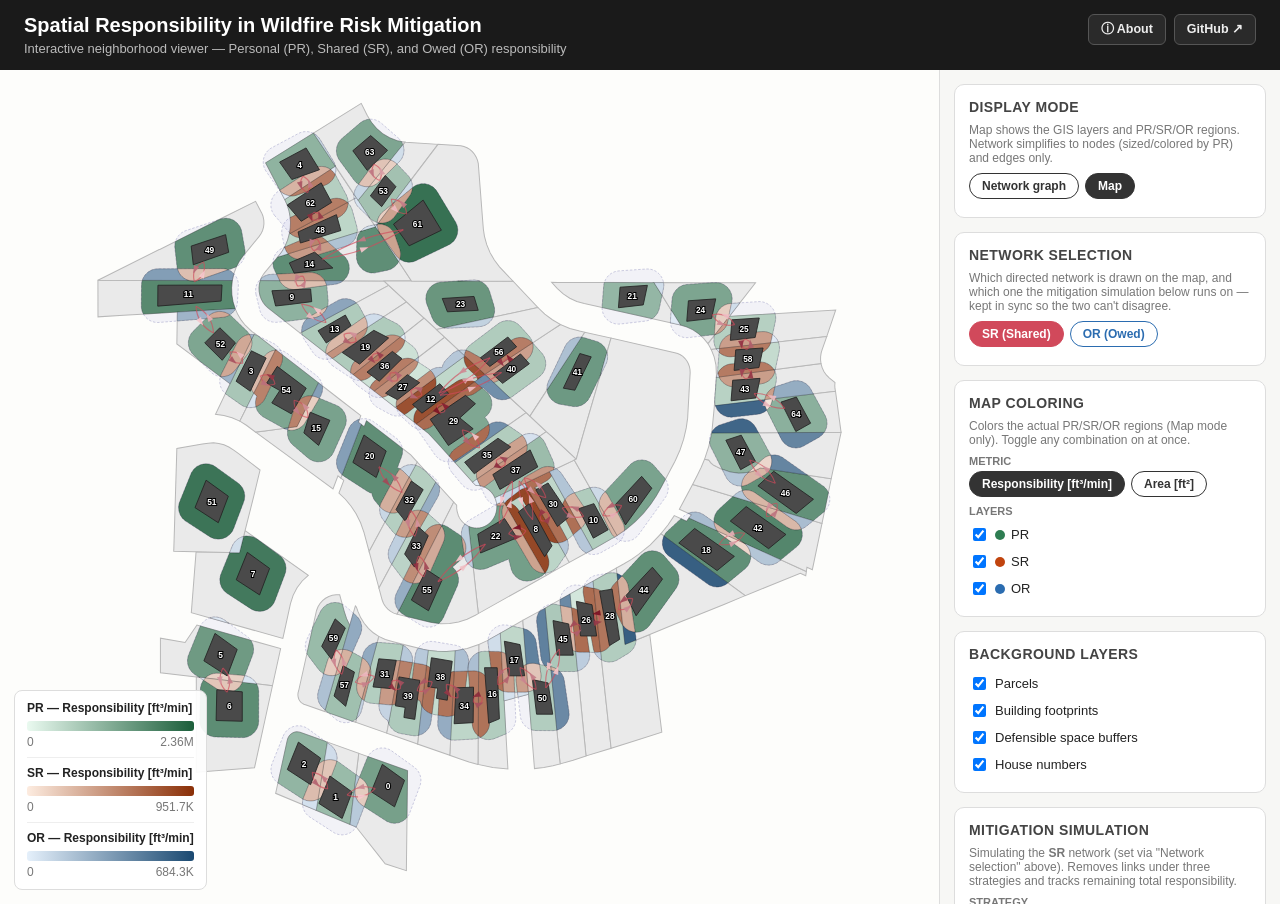
==== visualization/index.html @ 60c295e4 "Add interactive PR/SR/OR neighborhood viewer and publish via GitHub Pages - visualization/: HTML/CSS" ====
<!DOCTYPE html>
<html lang="en">
<head>
<meta charset="UTF-8">
<meta name="viewport" content="width=device-width, initial-scale=1, maximum-scale=1">
<title>Spatial Responsibility — Interactive Neighborhood Viewer</title>
<link rel="stylesheet" href="styles.css">
</head>
<body>
<header>
  <div class="header-text">
    <h1>Spatial Responsibility in Wildfire Risk Mitigation</h1>
    <p class="subtitle">Interactive neighborhood viewer &mdash; Personal (PR), Shared (SR), and Owed (OR) responsibility</p>
  </div>
  <div class="header-links">
    <button id="about-btn" class="header-btn">&#9432; About</button>
    <a href="https://github.com/minhokim93/spatial-responsibility" target="_blank" rel="noopener" class="header-btn">GitHub &#8599;</a>
  </div>
</header>

<div id="about-modal" class="modal-overlay hidden">
  <div class="modal-card">
    <button id="about-close" class="popup-close" aria-label="Close">&times;</button>
    <h2>About this viewer</h2>
    <p>This tool visualizes three spatial responsibility metrics for wildfire defensible-space mitigation in a single wildland-urban-interface neighborhood:</p>
    <ul>
      <li><b class="pr-label">PR &mdash; Personal Responsibility</b>: the part of a homeowner's own defensible space that lies on their own parcel and doesn't overlap any neighbor's defensible space.</li>
      <li><b class="sr-label">SR &mdash; Shared Responsibility</b>: area where two neighbors' defensible space buffers overlap, attributed to whichever parcel the overlap physically sits on.</li>
      <li><b class="or-label">OR &mdash; Owed Responsibility</b>: area on a homeowner's own parcel that is only reachable by a neighbor's defensible space buffer (not their own) &mdash; mitigation the homeowner owes because a neighbor's buffer happens to reach their land. Directed edges point toward whoever owes.</li>
    </ul>
    <p>Each metric is reported both as raw geometric <b>area [ft&sup2;]</b> and as area-weighted <b>responsibility [ft&sup3;/min]</b> (area &times; mean wildfire hazard).</p>
    <p><b>How to use it:</b></p>
    <ul>
      <li><b>View</b>: switch between the full GIS map (parcels, buildings, defensible-space buffers, PR/SR/OR region shapes) and a simplified network graph.</li>
      <li><b>Active network</b>: choose SR or OR &mdash; controls both which directed links are drawn and which network the mitigation simulation runs on.</li>
      <li><b>Choropleth layers</b>: toggle PR/SR/OR region shading on or off independently, and switch between area and responsibility units.</li>
      <li>Click any building or node to see its stats and highlight its SR/OR connections.</li>
      <li><b>Mitigation simulation</b>: pick a strategy (random, localized, targeted) and drag the slider to progressively remove links, tracking remaining total responsibility and active sub-networks.</li>
    </ul>
    <p class="citation">Kim, M., Raine, H., Radke, J., &amp; Gonz&aacute;lez, M. C. <i>A Network Approach to Mapping Responsibility in Wildfire Risk Mitigation.</i></p>
  </div>
</div>

<main>
  <section id="map-panel">
    <svg id="map" viewBox="0 0 1000 1000" preserveAspectRatio="xMidYMid meet">
      <!-- Bottom -> top paint order: base GIS, then region fills, then
           buildings/nodes, then links ON TOP of nodes (arrowheads drawn as
           small triangles at each arc's midpoint, not SVG markers, so they
           can be positioned mid-curve), then the click highlight (always
           topmost), then optional house-number labels. -->
      <g id="layer-parcels"></g>
      <g id="layer-ds"></g>
      <g id="layer-regions"></g>
      <g id="layer-buildings"></g>
      <g id="layer-network-nodes"></g>
      <g id="layer-sr-links"></g>
      <g id="layer-or-links"></g>
      <g id="layer-highlight-links"></g>
      <g id="layer-labels"></g>
    </svg>

    <div id="selection-popup" class="hidden">
      <button id="clear-selection" class="popup-close" aria-label="Close">&times;</button>
      <div class="sel-id">House <span id="sel-id"></span></div>
      <table class="stat-table">
        <thead><tr><th></th><th>Area [ft&sup2;]</th><th>Resp. [ft&sup3;/min]</th></tr></thead>
        <tbody>
          <tr><td class="pr-label">PR</td><td id="sel-pr-area"></td><td id="sel-pr-resp"></td></tr>
          <tr><td class="sr-label">SR</td><td id="sel-sr-area"></td><td id="sel-sr-resp"></td></tr>
          <tr><td class="or-label">OR</td><td id="sel-or-area"></td><td id="sel-or-resp"></td></tr>
        </tbody>
      </table>
      <div class="conn-summary">
        <div><span class="swatch" style="background:#d1495b"></span> SR: <span id="sel-sr-in">0</span> in / <span id="sel-sr-out">0</span> out</div>
        <div><span class="swatch" style="background:#2b6cb0"></span> OR: <span id="sel-or-in">0</span> owed to / <span id="sel-or-out">0</span> owed by</div>
      </div>
      <button id="clear-selection-btn" class="clear-btn">Clear selection</button>
    </div>

    <div id="legend"></div>
    <div id="tooltip" class="hidden"></div>
  </section>

  <aside id="sidebar">

    <div class="panel">
      <h2>Display mode</h2>
      <p class="hint">Map shows the GIS layers and PR/SR/OR regions. Network simplifies to nodes (sized/colored by PR) and edges only.</p>
      <div class="pill-row" data-group="view-mode">
        <button class="pill view-pill" data-view="network" style="--pill-color:#333">Network graph</button>
        <button class="pill view-pill active" data-view="map" style="--pill-color:#333">Map</button>
      </div>
    </div>

    <div class="panel">
      <h2>Network selection</h2>
      <p class="hint">Which directed network is drawn on the map, and which one the mitigation simulation below runs on &mdash; kept in sync so the two can't disagree.</p>
      <div class="pill-row" data-group="active-network">
        <button class="pill network-pill" data-network="SR" style="--pill-color:#d1495b">SR (Shared)</button>
        <button class="pill network-pill" data-network="OR" style="--pill-color:#2b6cb0">OR (Owed)</button>
      </div>
    </div>

    <div class="panel">
      <h2>Map coloring</h2>
      <p class="hint">Colors the actual PR/SR/OR regions (Map mode only). Toggle any combination on at once.</p>
      <div class="row-label">Metric</div>
      <div class="pill-row" data-group="choropleth-mode">
        <button class="pill mode-pill active" data-mode="resp" style="--pill-color:#333">Responsibility [ft&sup3;/min]</button>
        <button class="pill mode-pill" data-mode="area" style="--pill-color:#333">Area [ft&sup2;]</button>
      </div>
      <div class="row-label">Layers</div>
      <label class="toggle"><input type="checkbox" class="layer-toggle" data-layer="PR" checked><span class="swatch" style="background:#2e7d52"></span> PR</label>
      <label class="toggle"><input type="checkbox" class="layer-toggle" data-layer="SR" checked><span class="swatch" style="background:#c1440e"></span> SR</label>
      <label class="toggle"><input type="checkbox" class="layer-toggle" data-layer="OR" checked><span class="swatch" style="background:#2b6cb0"></span> OR</label>
    </div>

    <div class="panel">
      <h2>Background layers</h2>
      <label class="toggle"><input type="checkbox" id="toggle-parcels" checked> Parcels</label>
      <label class="toggle"><input type="checkbox" id="toggle-buildings" checked> Building footprints</label>
      <label class="toggle"><input type="checkbox" id="toggle-ds" checked> Defensible space buffers</label>
      <label class="toggle"><input type="checkbox" id="toggle-labels" checked> House numbers</label>
    </div>

    <div class="panel">
      <h2>Mitigation simulation</h2>
      <p class="hint">Simulating the <b><span id="sim-network-label">SR</span></b> network (set via "Network selection" above). Removes links under three strategies and tracks remaining total responsibility.</p>
      <div class="row-label">Strategy</div>
      <div class="pill-row" data-group="sim-strategy">
        <button class="pill sim-pill" data-strategy="random" style="--pill-color:#555">Random</button>
        <button class="pill sim-pill" data-strategy="localized" style="--pill-color:#555">Localized</button>
        <button class="pill sim-pill" data-strategy="targeted" style="--pill-color:#555">Targeted</button>
      </div>

      <div class="slider-row">
        <input type="range" id="sim-slider" min="0" max="100" value="0" step="1">
        <span id="sim-slider-label">0%</span>
      </div>
      <div class="sim-buttons">
        <button id="sim-play">&#9654; Play</button>
        <button id="sim-reset">&#8635; Reset</button>
      </div>
      <div class="sim-stats">
        <div>Links removed: <span id="sim-links-removed">0</span> / <span id="sim-links-total">0</span></div>
        <div>Remaining total: <span id="sim-remaining-pct">100.0%</span></div>
        <div>Active sub-networks: <span id="sim-active-subnets">0</span></div>
      </div>
    </div>

  </aside>
</main>

<script src="data.js"></script>
<script src="app.js"></script>
</body>
</html>
---- visualization/styles.css ----
:root {
  --pr-color: #2e7d52;
  --sr-color: #c1440e;
  --or-color: #2b6cb0;
  --sr-link: #d1495b;
  --or-link: #2b6cb0;
  --bg: #f7f7f5;
  --panel-bg: #ffffff;
  --border: #ddd;
  --text: #222;
  --text-muted: #777;
}

* { box-sizing: border-box; }

body {
  margin: 0;
  font-family: -apple-system, BlinkMacSystemFont, "Segoe UI", Helvetica, Arial, sans-serif;
  background: var(--bg);
  color: var(--text);
}

header {
  padding: 14px 24px;
  background: #1a1a1a;
  color: white;
  display: flex;
  align-items: flex-start;
  justify-content: space-between;
  gap: 16px;
}
header h1 { margin: 0; font-size: 20px; }
header .subtitle { margin: 4px 0 0; font-size: 13px; color: #bbb; }

.header-links {
  display: flex;
  gap: 8px;
  flex-shrink: 0;
}
.header-btn {
  border: 1px solid #555;
  background: #2a2a2a;
  color: #eee;
  border-radius: 6px;
  padding: 6px 12px;
  font-size: 12.5px;
  font-weight: 600;
  cursor: pointer;
  text-decoration: none;
  white-space: nowrap;
}
.header-btn:hover { background: #3a3a3a; }

.modal-overlay {
  position: fixed;
  inset: 0;
  background: rgba(0,0,0,0.5);
  display: flex;
  align-items: center;
  justify-content: center;
  z-index: 100;
}
.modal-overlay.hidden { display: none; }
.modal-card {
  position: relative;
  background: white;
  color: var(--text);
  border-radius: 12px;
  padding: 26px 30px;
  max-width: 560px;
  max-height: 80vh;
  overflow-y: auto;
  box-shadow: 0 10px 40px rgba(0,0,0,0.3);
}
.modal-card h2 { margin-top: 0; }
.modal-card ul { padding-left: 20px; margin: 8px 0 16px; }
.modal-card li { margin-bottom: 6px; font-size: 13.5px; line-height: 1.5; }
.modal-card p { font-size: 13.5px; line-height: 1.5; }
.modal-card .citation { font-size: 12px; color: var(--text-muted); font-style: italic; border-top: 1px solid #eee; padding-top: 12px; margin-top: 16px; }
.modal-card .popup-close { font-size: 22px; }

main {
  display: flex;
  height: calc(100vh - 66px);
}

#map-panel {
  flex: 1;
  position: relative;
  background: #fdfdfb;
  border-right: 1px solid var(--border);
  overflow: hidden;
}

#map {
  width: 100%;
  height: 100%;
  display: block;
}

.parcel-shape {
  fill: #eaeaea;
  stroke: #b8b8b8;
  stroke-width: 1.2;
  pointer-events: none;
}

.ds-shape {
  fill: rgba(120, 120, 200, 0.08);
  stroke: rgba(90, 90, 160, 0.35);
  stroke-width: 1;
  stroke-dasharray: 3 2;
  pointer-events: none;
}

.region-shape {
  stroke: rgba(0,0,0,0.35);
  stroke-width: 0.6;
  pointer-events: none;
}

.network-node {
  stroke: #1b1b1b;
  stroke-width: 1.2;
  cursor: pointer;
  transition: stroke-width 0.15s ease;
}
.network-node:hover { stroke: #ff3b30; stroke-width: 2.5; }
.network-node.selected { stroke: #ff3b30; stroke-width: 3; }
.network-node.neighbor { stroke: #ff9500; stroke-width: 2.5; }

.building-shape {
  fill: #4a4a4a;
  stroke: #222;
  stroke-width: 1;
  cursor: pointer;
  transition: fill 0.15s ease, stroke-width 0.15s ease;
}
.building-shape:hover {
  stroke: #ff3b30;
  stroke-width: 2.5;
}
.building-shape.selected {
  stroke: #ff3b30;
  stroke-width: 3;
}
.building-shape.neighbor {
  stroke: #ff9500;
  stroke-width: 2.5;
}

.link-line {
  stroke-width: 1.4;
  fill: none;
  opacity: 0.65;
  pointer-events: none;
}
.link-line.sr { stroke: var(--sr-link); }
.link-line.or { stroke: var(--or-link); }
.link-line.removed { display: none; }

.link-arrowhead {
  opacity: 0.9;
  pointer-events: none;
}
.link-arrowhead.removed { display: none; }

/* Network view: links become the focal element, drawn thicker and more opaque
   so the graph structure is legible without the GIS layers competing for attention. */
#map.mode-network .link-line {
  stroke-width: 2.4;
  opacity: 0.85;
}
#map.mode-network .link-arrowhead { opacity: 1; }

.house-label {
  font-size: 10px;
  font-weight: 700;
  fill: #fff;
  stroke: #000;
  stroke-width: 2.5px;
  paint-order: stroke fill;
  pointer-events: none;
  user-select: none;
}
.house-label.hidden { display: none; }

.link-highlight {
  stroke: #ff3b30;
  stroke-width: 2.6;
  fill: none;
  opacity: 0.95;
  pointer-events: none;
}

#legend {
  position: absolute;
  left: 14px;
  bottom: 14px;
  background: rgba(255,255,255,0.92);
  border: 1px solid var(--border);
  border-radius: 8px;
  padding: 10px 12px;
  font-size: 12px;
  min-width: 160px;
  max-width: 230px;
}
#legend .legend-block + .legend-block { margin-top: 8px; padding-top: 8px; border-top: 1px solid #eee; }
#legend .legend-title { font-weight: 600; margin-bottom: 6px; }
#legend .legend-bar {
  height: 10px;
  border-radius: 3px;
  margin: 4px 0;
}
#legend .legend-range { display: flex; justify-content: space-between; color: var(--text-muted); }

#selection-popup {
  position: absolute;
  left: 14px;
  top: 14px;
  background: rgba(255,255,255,0.97);
  border: 1px solid var(--border);
  border-radius: 10px;
  padding: 12px 14px;
  font-size: 12.5px;
  min-width: 220px;
  max-width: 260px;
  box-shadow: 0 4px 14px rgba(0,0,0,0.12);
  z-index: 15;
}
.popup-close {
  position: absolute;
  top: 6px;
  right: 8px;
  border: none;
  background: none;
  font-size: 18px;
  line-height: 1;
  cursor: pointer;
  color: var(--text-muted);
  padding: 2px 4px;
}
.popup-close:hover { color: #222; }

#tooltip {
  position: absolute;
  pointer-events: none;
  background: rgba(20,20,20,0.92);
  color: white;
  padding: 6px 9px;
  border-radius: 6px;
  font-size: 12px;
  line-height: 1.4;
  z-index: 20;
}
#tooltip.hidden { display: none; }

#sidebar {
  width: 340px;
  overflow-y: auto;
  padding: 14px;
  background: var(--bg);
}

.panel {
  background: var(--panel-bg);
  border: 1px solid var(--border);
  border-radius: 10px;
  padding: 14px;
  margin-bottom: 14px;
}
.panel h2 {
  font-size: 14px;
  margin: 0 0 8px;
  text-transform: uppercase;
  letter-spacing: 0.03em;
  color: #444;
}
.hint { font-size: 12px; color: var(--text-muted); margin: 0 0 8px; }

.group-label, .row-label {
  font-size: 11px;
  font-weight: 600;
  color: var(--text-muted);
  margin: 8px 0 4px;
  text-transform: uppercase;
}

.pill-row {
  display: flex;
  gap: 6px;
  flex-wrap: wrap;
  margin-bottom: 4px;
}

.pill {
  border: 1.5px solid var(--pill-color, #888);
  color: var(--pill-color, #444);
  background: white;
  border-radius: 999px;
  padding: 5px 12px;
  font-size: 12px;
  font-weight: 600;
  cursor: pointer;
  transition: all 0.12s ease;
}
.pill:hover { background: color-mix(in srgb, var(--pill-color, #888) 12%, white); }
.pill.active {
  background: var(--pill-color, #888);
  color: white;
}
.pill-none {
  margin-top: 6px;
  --pill-color: #888;
}

.toggle {
  display: flex;
  align-items: center;
  gap: 6px;
  font-size: 13px;
  padding: 4px 0;
  cursor: pointer;
}
.swatch {
  display: inline-block;
  width: 10px;
  height: 10px;
  border-radius: 50%;
}

.sel-id { font-weight: 700; font-size: 15px; margin-bottom: 8px; }
.stat-table {
  width: 100%;
  border-collapse: collapse;
  font-size: 12.5px;
  margin-bottom: 10px;
}
.stat-table th, .stat-table td {
  padding: 4px 6px;
  text-align: right;
  border-bottom: 1px solid #eee;
}
.stat-table th:first-child, .stat-table td:first-child { text-align: left; }
.pr-label { color: var(--pr-color); font-weight: 700; }
.sr-label { color: var(--sr-color); font-weight: 700; }
.or-label { color: var(--or-color); font-weight: 700; }

.conn-summary { font-size: 12.5px; display: flex; flex-direction: column; gap: 4px; margin-bottom: 10px; }

#sim-play, #sim-reset, .clear-btn {
  border: 1px solid var(--border);
  background: #f0f0ee;
  border-radius: 6px;
  padding: 6px 10px;
  font-size: 12.5px;
  cursor: pointer;
}
#sim-play:hover, #sim-reset:hover, .clear-btn:hover { background: #e6e6e2; }
.clear-btn { width: 100%; margin-top: 4px; }

.slider-row {
  display: flex;
  align-items: center;
  gap: 10px;
  margin: 10px 0 8px;
}
.slider-row input[type=range] { flex: 1; }
#sim-slider-label { font-size: 12.5px; font-weight: 600; width: 42px; text-align: right; }

.sim-buttons { display: flex; gap: 8px; margin-bottom: 10px; }

.sim-stats {
  font-size: 12.5px;
  display: flex;
  flex-direction: column;
  gap: 3px;
  background: #f6f6f3;
  border-radius: 6px;
  padding: 8px 10px;
}

.hidden { display: none !important; }

/* ------------------------------------------------------------------
   Mobile: stack the map above the controls instead of a side-by-side
   layout, give the map a fixed viewport-relative height so it doesn't
   collapse, and let the page itself scroll rather than clipping the
   sidebar. Popup/legend/modal shrink to fit a narrow screen.
   ------------------------------------------------------------------ */
@media (max-width: 820px) {
  header {
    flex-direction: column;
    align-items: flex-start;
    gap: 8px;
    padding: 12px 16px;
  }
  header h1 { font-size: 17px; }
  .header-links { align-self: stretch; }
  .header-btn { flex: 1; text-align: center; }

  main {
    flex-direction: column;
    height: auto;
  }

  #map-panel {
    flex: none;
    width: 100%;
    height: 58vh;
    min-height: 320px;
    border-right: none;
    border-bottom: 1px solid var(--border);
  }

  #sidebar {
    width: 100%;
    max-height: none;
    overflow-y: visible;
    padding: 12px;
  }

  #selection-popup {
    left: 8px;
    top: 8px;
    right: 8px;
    max-width: none;
    padding: 10px 12px;
    font-size: 12px;
  }

  #legend {
    left: 8px;
    bottom: 8px;
    max-width: 45vw;
    padding: 8px 10px;
    font-size: 11px;
  }

  .modal-card {
    max-width: 92vw;
    max-height: 85vh;
    padding: 20px 18px;
  }

  /* Slightly larger tap targets */
  .pill { padding: 8px 13px; }
  .toggle { padding: 7px 0; font-size: 14px; }
  .toggle input[type="checkbox"] { width: 18px; height: 18px; }
}
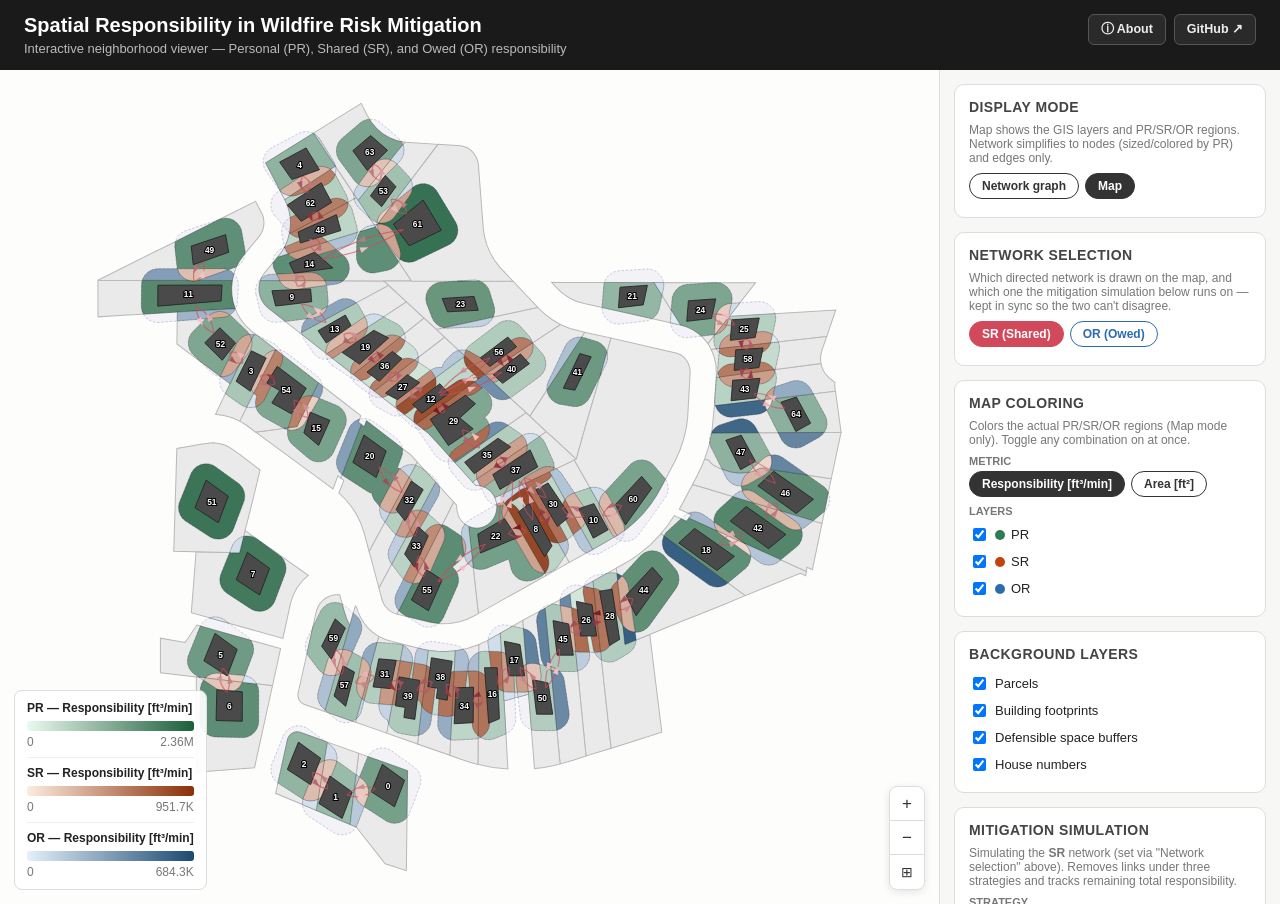
==== commit 9ecb4240: "Add zoom/pan controls and tighten mobile panel sizing - Wheel zoom (toward cursor), drag pan, pinch-" ====
--- a/visualization/index.html
+++ b/visualization/index.html
@@ -44,21 +44,32 @@
 <main>
   <section id="map-panel">
     <svg id="map" viewBox="0 0 1000 1000" preserveAspectRatio="xMidYMid meet">
-      <!-- Bottom -> top paint order: base GIS, then region fills, then
-           buildings/nodes, then links ON TOP of nodes (arrowheads drawn as
-           small triangles at each arc's midpoint, not SVG markers, so they
-           can be positioned mid-curve), then the click highlight (always
-           topmost), then optional house-number labels. -->
-      <g id="layer-parcels"></g>
-      <g id="layer-ds"></g>
-      <g id="layer-regions"></g>
-      <g id="layer-buildings"></g>
-      <g id="layer-network-nodes"></g>
-      <g id="layer-sr-links"></g>
-      <g id="layer-or-links"></g>
-      <g id="layer-highlight-links"></g>
-      <g id="layer-labels"></g>
+      <!-- #viewport carries the pan/zoom transform; every rendering function
+           still draws into the fixed 0-1000 coordinate space untouched, so
+           zoom/pan needed no changes anywhere else. -->
+      <g id="viewport">
+        <!-- Bottom -> top paint order: base GIS, then region fills, then
+             buildings/nodes, then links ON TOP of nodes (arrowheads drawn as
+             small triangles at each arc's midpoint, not SVG markers, so they
+             can be positioned mid-curve), then the click highlight (always
+             topmost), then optional house-number labels. -->
+        <g id="layer-parcels"></g>
+        <g id="layer-ds"></g>
+        <g id="layer-regions"></g>
+        <g id="layer-buildings"></g>
+        <g id="layer-network-nodes"></g>
+        <g id="layer-sr-links"></g>
+        <g id="layer-or-links"></g>
+        <g id="layer-highlight-links"></g>
+        <g id="layer-labels"></g>
+      </g>
     </svg>
+
+    <div id="zoom-controls">
+      <button id="zoom-in" aria-label="Zoom in">+</button>
+      <button id="zoom-out" aria-label="Zoom out">&minus;</button>
+      <button id="zoom-reset" aria-label="Reset view">&#8862;</button>
+    </div>
 
     <div id="selection-popup" class="hidden">
       <button id="clear-selection" class="popup-close" aria-label="Close">&times;</button>
--- a/visualization/styles.css
+++ b/visualization/styles.css
@@ -96,7 +96,38 @@
   width: 100%;
   height: 100%;
   display: block;
-}
+  touch-action: none; /* we handle pan/pinch-zoom ourselves */
+  cursor: grab;
+}
+#map.panning { cursor: grabbing; }
+
+#zoom-controls {
+  position: absolute;
+  right: 14px;
+  bottom: 14px;
+  display: flex;
+  flex-direction: column;
+  background: rgba(255,255,255,0.92);
+  border: 1px solid var(--border);
+  border-radius: 8px;
+  overflow: hidden;
+  box-shadow: 0 2px 8px rgba(0,0,0,0.1);
+  z-index: 15;
+}
+#zoom-controls button {
+  width: 34px;
+  height: 34px;
+  border: none;
+  background: none;
+  border-bottom: 1px solid var(--border);
+  font-size: 17px;
+  line-height: 1;
+  cursor: pointer;
+  color: #333;
+}
+#zoom-controls button:last-child { border-bottom: none; }
+#zoom-controls button:hover { background: #f0f0ee; }
+#zoom-reset { font-size: 14px !important; }
 
 .parcel-shape {
   fill: #eaeaea;
@@ -421,21 +452,40 @@
   }
 
   #selection-popup {
-    left: 8px;
-    top: 8px;
-    right: 8px;
-    max-width: none;
-    padding: 10px 12px;
-    font-size: 12px;
-  }
+    left: 6px;
+    top: 6px;
+    right: auto;
+    min-width: 0;
+    width: 45vw;
+    max-width: 190px;
+    max-height: 46vh;
+    overflow-y: auto;
+    padding: 8px 9px 6px;
+    font-size: 10.5px;
+  }
+  #selection-popup .sel-id { font-size: 12px; margin-bottom: 5px; }
+  #selection-popup .stat-table { font-size: 10px; margin-bottom: 6px; }
+  #selection-popup .stat-table th, #selection-popup .stat-table td { padding: 2px 3px; }
+  #selection-popup .conn-summary { font-size: 10px; gap: 2px; margin-bottom: 6px; }
+  #selection-popup .clear-btn { padding: 4px 8px; font-size: 10.5px; }
+  #selection-popup .popup-close { font-size: 15px; top: 3px; right: 4px; }
 
   #legend {
-    left: 8px;
-    bottom: 8px;
-    max-width: 45vw;
-    padding: 8px 10px;
-    font-size: 11px;
-  }
+    left: 6px;
+    bottom: 6px;
+    width: 34vw;
+    max-width: 130px;
+    max-height: 30vh;
+    overflow-y: auto;
+    padding: 6px 8px;
+    font-size: 9.5px;
+  }
+  #legend .legend-block + .legend-block { margin-top: 5px; padding-top: 5px; }
+  #legend .legend-title { margin-bottom: 3px; line-height: 1.25; }
+  #legend .legend-bar { height: 7px; margin: 2px 0; }
+
+  #zoom-controls { right: 8px; bottom: 6px; }
+  #zoom-controls button { width: 28px; height: 28px; font-size: 15px; }
 
   .modal-card {
     max-width: 92vw;
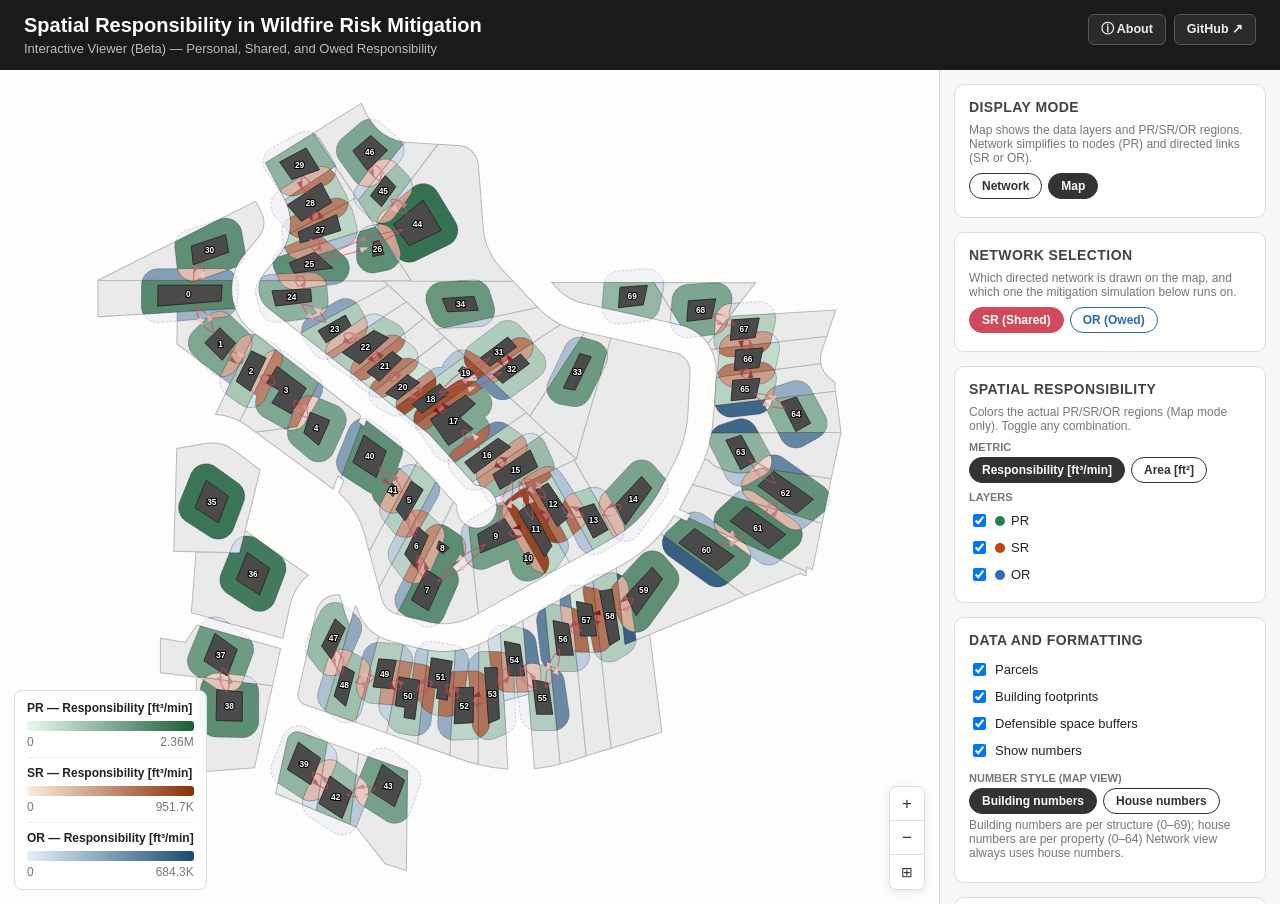
==== commit b9625442: "Show all 70 buildings individually and add building/house number toggle - export_data.py now exports" ====
--- a/visualization/index.html
+++ b/visualization/index.html
@@ -3,14 +3,14 @@
 <head>
 <meta charset="UTF-8">
 <meta name="viewport" content="width=device-width, initial-scale=1, maximum-scale=1">
-<title>Spatial Responsibility — Interactive Neighborhood Viewer</title>
+<title>Spatial Responsibility — Interactive Viewer (Beta)</title>
 <link rel="stylesheet" href="styles.css">
 </head>
 <body>
 <header>
   <div class="header-text">
     <h1>Spatial Responsibility in Wildfire Risk Mitigation</h1>
-    <p class="subtitle">Interactive neighborhood viewer &mdash; Personal (PR), Shared (SR), and Owed (OR) responsibility</p>
+    <p class="subtitle">Interactive Viewer (Beta) &mdash; Personal, Shared, and Owed Responsibility</p>
   </div>
   <div class="header-links">
     <button id="about-btn" class="header-btn">&#9432; About</button>
@@ -22,18 +22,18 @@
   <div class="modal-card">
     <button id="about-close" class="popup-close" aria-label="Close">&times;</button>
     <h2>About this viewer</h2>
-    <p>This tool visualizes three spatial responsibility metrics for wildfire defensible-space mitigation in a single wildland-urban-interface neighborhood:</p>
+    <p>This tool visualizes spatial responsibility metrics for wildfire defensible space mitigation in a demonstration neighborhood. We assume defensible spaces can overlap property boundaries as 30-ft buffers (Zones 0 and 1 combined). We also use rate of spread (ROS) as a proxy of wildfire hazard to calculate responsibility values in our study. To note however, the responsibility metric is agnostic to the metric. Users can apply other risk metrics of their choice:</p>
     <ul>
-      <li><b class="pr-label">PR &mdash; Personal Responsibility</b>: the part of a homeowner's own defensible space that lies on their own parcel and doesn't overlap any neighbor's defensible space.</li>
-      <li><b class="sr-label">SR &mdash; Shared Responsibility</b>: area where two neighbors' defensible space buffers overlap, attributed to whichever parcel the overlap physically sits on.</li>
-      <li><b class="or-label">OR &mdash; Owed Responsibility</b>: area on a homeowner's own parcel that is only reachable by a neighbor's defensible space buffer (not their own) &mdash; mitigation the homeowner owes because a neighbor's buffer happens to reach their land. Directed edges point toward whoever owes.</li>
+      <li><b class="pr-label">PR &mdash; Personal Responsibility</b>: Region of homeowner's own defensible space that lies on their own parcel and doesn't overlap any neighbor's defensible space.</li>
+      <li><b class="sr-label">SR &mdash; Shared Responsibility</b>: Region where two neighbors' defensible space buffers overlap, attributed to whichever parcel the overlap lies on.</li>
+      <li><b class="or-label">OR &mdash; Owed Responsibility</b>: Region where homeowner's defensible space overlaps with neighbor's parcel, but not their defensible space (Directed links point toward whoever owes).</li>
     </ul>
-    <p>Each metric is reported both as raw geometric <b>area [ft&sup2;]</b> and as area-weighted <b>responsibility [ft&sup3;/min]</b> (area &times; mean wildfire hazard).</p>
+    <p>Each metric is reported both as <b>area [ft&sup2;]</b> and as area-weighted <b>responsibility [ft&sup3;/min]</b> (area &times; mean wildfire hazard).</p>
     <p><b>How to use it:</b></p>
     <ul>
-      <li><b>View</b>: switch between the full GIS map (parcels, buildings, defensible-space buffers, PR/SR/OR region shapes) and a simplified network graph.</li>
+      <li><b>View</b>: switch between the full neighborhood map (parcels, buildings, defensible-space buffers, PR/SR/OR region shapes) and a simplified directed network.</li>
       <li><b>Active network</b>: choose SR or OR &mdash; controls both which directed links are drawn and which network the mitigation simulation runs on.</li>
-      <li><b>Choropleth layers</b>: toggle PR/SR/OR region shading on or off independently, and switch between area and responsibility units.</li>
+      <li><b>Spatial responsibility</b>: toggle PR/SR/OR region shading on or off independently, and switch between area and responsibility units.</li>
       <li>Click any building or node to see its stats and highlight its SR/OR connections.</li>
       <li><b>Mitigation simulation</b>: pick a strategy (random, localized, targeted) and drag the slider to progressively remove links, tracking remaining total responsibility and active sub-networks.</li>
     </ul>
@@ -61,7 +61,15 @@
         <g id="layer-sr-links"></g>
         <g id="layer-or-links"></g>
         <g id="layer-highlight-links"></g>
-        <g id="layer-labels"></g>
+        <g id="layer-labels">
+          <!-- Two separate label sets, only one shown at a time: node labels
+               (65, one per network node -- correct for Network view, where
+               only 65 circles exist) and building labels (70, one per raw
+               footprint -- correct for Map view, where all 70 structures are
+               drawn and a shared node's two buildings need distinct numbers). -->
+          <g id="layer-node-labels"></g>
+          <g id="layer-building-labels"></g>
+        </g>
       </g>
     </svg>
 
@@ -97,16 +105,16 @@
 
     <div class="panel">
       <h2>Display mode</h2>
-      <p class="hint">Map shows the GIS layers and PR/SR/OR regions. Network simplifies to nodes (sized/colored by PR) and edges only.</p>
+      <p class="hint">Map shows the data layers and PR/SR/OR regions. Network simplifies to nodes (PR) and directed links (SR or OR).</p>
       <div class="pill-row" data-group="view-mode">
-        <button class="pill view-pill" data-view="network" style="--pill-color:#333">Network graph</button>
+        <button class="pill view-pill" data-view="network" style="--pill-color:#333">Network</button>
         <button class="pill view-pill active" data-view="map" style="--pill-color:#333">Map</button>
       </div>
     </div>
 
     <div class="panel">
       <h2>Network selection</h2>
-      <p class="hint">Which directed network is drawn on the map, and which one the mitigation simulation below runs on &mdash; kept in sync so the two can't disagree.</p>
+      <p class="hint">Which directed network is drawn on the map, and which one the mitigation simulation below runs on.</p>
       <div class="pill-row" data-group="active-network">
         <button class="pill network-pill" data-network="SR" style="--pill-color:#d1495b">SR (Shared)</button>
         <button class="pill network-pill" data-network="OR" style="--pill-color:#2b6cb0">OR (Owed)</button>
@@ -114,8 +122,8 @@
     </div>
 
     <div class="panel">
-      <h2>Map coloring</h2>
-      <p class="hint">Colors the actual PR/SR/OR regions (Map mode only). Toggle any combination on at once.</p>
+      <h2>Spatial Responsibility</h2>
+      <p class="hint">Colors the actual PR/SR/OR regions (Map mode only). Toggle any combination.</p>
       <div class="row-label">Metric</div>
       <div class="pill-row" data-group="choropleth-mode">
         <button class="pill mode-pill active" data-mode="resp" style="--pill-color:#333">Responsibility [ft&sup3;/min]</button>
@@ -128,16 +136,22 @@
     </div>
 
     <div class="panel">
-      <h2>Background layers</h2>
+      <h2>Data and Formatting</h2>
       <label class="toggle"><input type="checkbox" id="toggle-parcels" checked> Parcels</label>
       <label class="toggle"><input type="checkbox" id="toggle-buildings" checked> Building footprints</label>
       <label class="toggle"><input type="checkbox" id="toggle-ds" checked> Defensible space buffers</label>
-      <label class="toggle"><input type="checkbox" id="toggle-labels" checked> House numbers</label>
+      <label class="toggle"><input type="checkbox" id="toggle-labels" checked> Show numbers</label>
+      <div class="row-label">Number style (Map view)</div>
+      <div class="pill-row" data-group="label-mode">
+        <button class="pill label-mode-pill active" data-label-mode="building" style="--pill-color:#333">Building numbers</button>
+        <button class="pill label-mode-pill" data-label-mode="node" style="--pill-color:#333">House numbers</button>
+      </div>
+      <p class="hint">Building numbers are per structure (0&ndash;69); house numbers are per property (0&ndash;64) Network view always uses house numbers.</p>
     </div>
 
     <div class="panel">
       <h2>Mitigation simulation</h2>
-      <p class="hint">Simulating the <b><span id="sim-network-label">SR</span></b> network (set via "Network selection" above). Removes links under three strategies and tracks remaining total responsibility.</p>
+      <p class="hint">Simulating the <b><span id="sim-network-label">SR</span></b> network (set via "Network selection" above). Link removal via three strategies and tracks remaining total responsibility.</p>
       <div class="row-label">Strategy</div>
       <div class="pill-row" data-group="sim-strategy">
         <button class="pill sim-pill" data-strategy="random" style="--pill-color:#555">Random</button>
